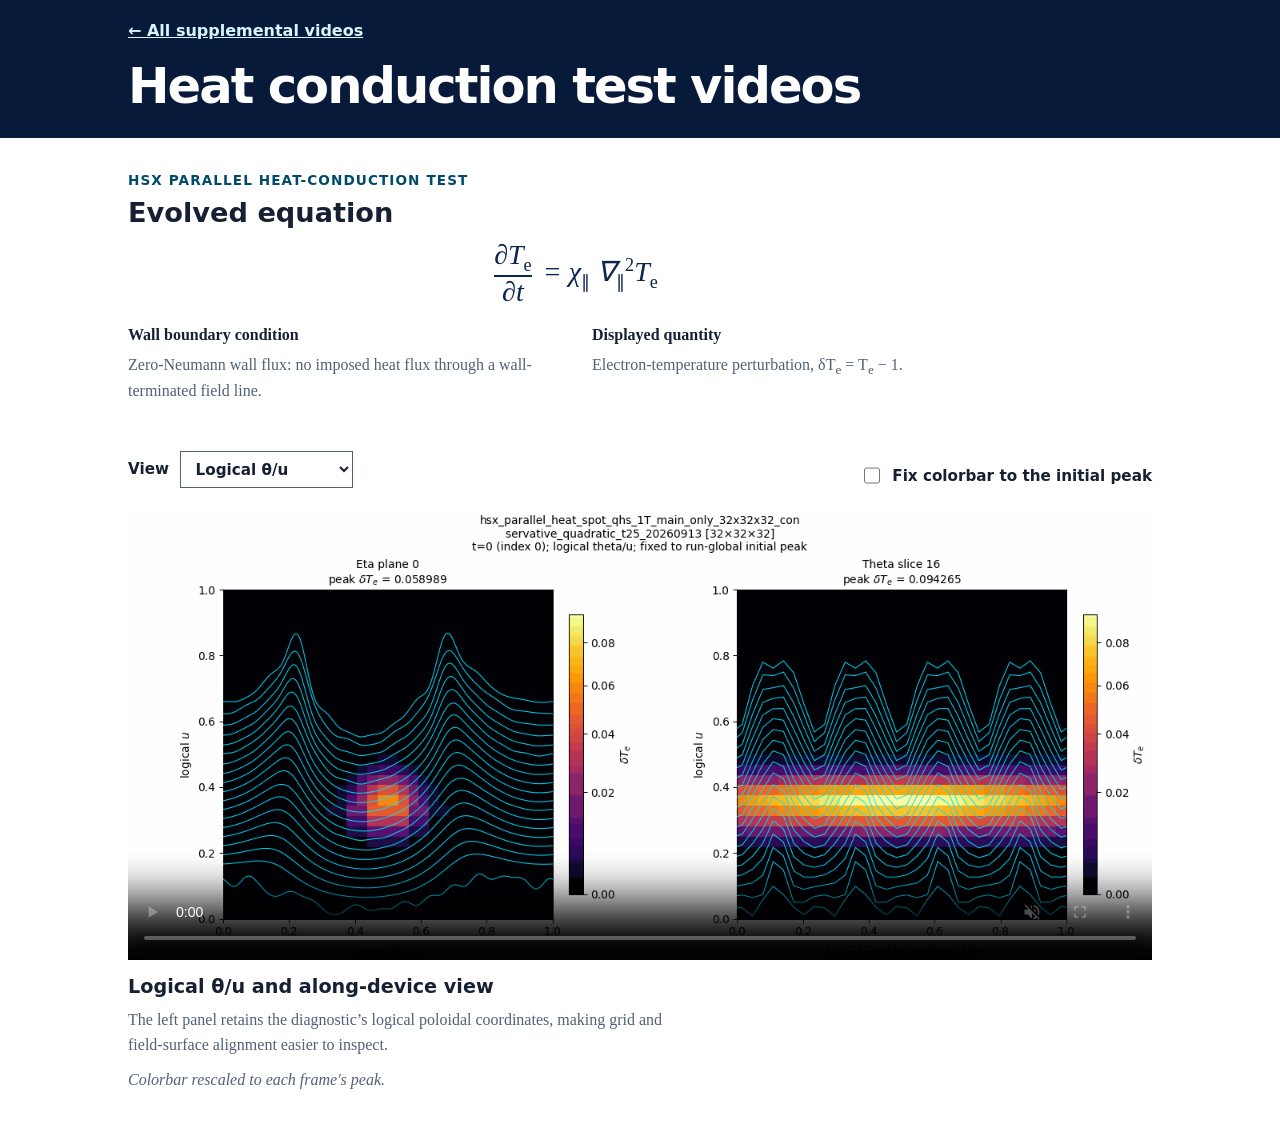
==== site/heat-conduction/index.html @ 37cad9c9 "Add heat-conduction supplemental videos" ====
<!doctype html>
<html lang="en">
  <head>
    <meta charset="utf-8" />
    <meta name="viewport" content="width=device-width, initial-scale=1" />
    <meta
      name="description"
      content="Supplemental videos from the DRBX HSX parallel heat-conduction tests."
    />
    <title>Heat Conduction Test Videos · DRBX</title>
    <link rel="stylesheet" href="../styles.css" />
  </head>
  <body>
    <header class="site-header site-header--compact">
      <div class="page-width">
        <a class="back-link" href="../">← All supplemental videos</a>
        <h1>Heat conduction test videos</h1>
      </div>
    </header>
    <main class="page-width page-content">
      <section class="experiment-summary" aria-labelledby="model-heading">
        <p class="eyebrow eyebrow--dark">HSX parallel heat-conduction test</p>
        <h2 id="model-heading">Evolved equation</h2>
        <p class="equation" aria-label="partial T e partial t equals chi parallel times parallel gradient squared T e">
          <span class="fraction"><span>∂T<sub>e</sub></span><span>∂t</span></span>
          <span>= χ<sub>∥</sub> ∇<sub>∥</sub><sup>2</sup>T<sub>e</sub></span>
        </p>
        <dl class="boundary-conditions">
          <div>
            <dt>Wall boundary condition</dt>
            <dd>Zero-Neumann wall flux: no imposed heat flux through a wall-terminated field line.</dd>
          </div>
          <div>
            <dt>Displayed quantity</dt>
            <dd>Electron-temperature perturbation, δT<sub>e</sub> = T<sub>e</sub> − 1.</dd>
          </div>
        </dl>
      </section>

      <section class="movie-section" aria-label="Heat-conduction movie">
        <div class="movie-controls" aria-label="Movie display options">
          <label class="movie-select" for="movie-view">
            <span>View</span>
            <select id="movie-view" name="movie-view">
              <option value="physical-rz">Physical R/Z</option>
              <option value="logical" selected>Logical θ/u</option>
            </select>
          </label>
          <label class="colorbar-toggle" for="fixed-colorbar">
            <input id="fixed-colorbar" name="fixed-colorbar" type="checkbox" />
            <span>Fix colorbar to the initial peak</span>
          </label>
        </div>

        <figure class="movie-viewer">
          <video id="heat-movie" controls playsinline autoplay loop muted preload="metadata" poster="../assets/previews/heat-conduction-logical.png">
            <source id="heat-movie-source" src="../assets/movies/heat-conduction-logical-rescaled.mp4" type="video/mp4" />
            Your browser cannot play this video. Download the
            <a id="movie-download-fallback" href="../assets/movies/heat-conduction-logical-rescaled.mp4">selected movie</a>.
          </video>
          <figcaption>
            <h3 id="movie-title">Logical θ/u and along-device view</h3>
            <p id="movie-description">The left panel retains the diagnostic’s logical poloidal coordinates, making grid and field-surface alignment easier to inspect.</p>
            <p class="movie-scale" id="movie-scale" aria-live="polite">Colorbar rescaled to each frame's peak.</p>
          </figcaption>
        </figure>
      </section>
    </main>
    <script>
      const movies = {
        "physical-rz": {
          title: "Physical R/Z and along-device view",
          description: "The left panel maps the η-plane into physical R/Z coordinates; the right panel follows the temperature perturbation along the device.",
          preview: "../assets/previews/heat-conduction-physical-rz.png",
          fixed: "../assets/movies/heat-conduction-physical-rz.mp4",
          rescaled: "../assets/movies/heat-conduction-physical-rz-rescaled.mp4",
        },
        logical: {
          title: "Logical θ/u and along-device view",
          description: "The left panel retains the diagnostic’s logical poloidal coordinates, making grid and field-surface alignment easier to inspect.",
          preview: "../assets/previews/heat-conduction-logical.png",
          fixed: "../assets/movies/heat-conduction-logical.mp4",
          rescaled: "../assets/movies/heat-conduction-logical-rescaled.mp4",
        },
      };

      const reduceMotion = window.matchMedia("(prefers-reduced-motion: reduce)").matches;
      const view = document.querySelector("#movie-view");
      const fixedColorbar = document.querySelector("#fixed-colorbar");
      const movie = document.querySelector("#heat-movie");
      const source = document.querySelector("#heat-movie-source");
      const fallback = document.querySelector("#movie-download-fallback");

      function updateMovie() {
        const selected = movies[view.value];
        const url = selected[fixedColorbar.checked ? "fixed" : "rescaled"];
        source.src = url;
        movie.poster = selected.preview;
        fallback.href = url;
        document.querySelector("#movie-title").textContent = selected.title;
        document.querySelector("#movie-description").textContent = selected.description;
        document.querySelector("#movie-scale").textContent = fixedColorbar.checked
          ? "Colorbar fixed to the run-global initial peak."
          : "Colorbar rescaled to each frame's peak.";
        movie.load();
        if (!reduceMotion) {
          movie.addEventListener("loadeddata", () => movie.play().catch(() => {}), { once: true });
        }
      }

      view.addEventListener("change", updateMovie);
      fixedColorbar.addEventListener("change", updateMovie);
      if (reduceMotion) {
        movie.autoplay = false;
        movie.pause();
      }
    </script>
  </body>
</html>
---- site/styles.css ----
:root {
  color-scheme: light;
  --ink: #172033;
  --muted: #526078;
  --paper: #ffffff;
  --surface: #ffffff;
  --accent: #006f9b;
  --accent-dark: #004b6a;
  --line: #d9e1eb;
}

* { box-sizing: border-box; }

html { background: var(--paper); }

body {
  margin: 0;
  color: var(--ink);
  background: var(--paper);
  font-family: Georgia, "Times New Roman", Times, serif;
  font-size: 1rem;
  line-height: 1.6;
}

.page-width {
  width: min(100% - 2rem, 64rem);
  margin-inline: auto;
}

.site-header {
  padding: clamp(1.15rem, 3vw, 1.9rem) 0;
  color: white;
  background: #071a3a;
}

.eyebrow {
  margin: 0 0 .8rem;
  color: #d7f5ff;
  font-size: .85rem;
  font-weight: 700;
  letter-spacing: .08em;
  text-transform: uppercase;
}

.eyebrow--dark { color: var(--accent-dark); }

h1, h2, h3 { line-height: 1.18; }

h1, h2, h3, .eyebrow, .supplement-tab, .back-link {
  font-family: Inter, ui-sans-serif, system-ui, -apple-system, BlinkMacSystemFont,
    "Segoe UI", sans-serif;
}

h1 {
  max-width: 30ch;
  margin: 0;
  font-size: clamp(1.9rem, 4.75vw, 3.1rem);
  letter-spacing: -.04em;
}

h2 { margin: 0 0 .85rem; font-size: clamp(1.45rem, 4vw, 2.1rem); }

h3 { margin: 1.1rem 0 .5rem; font-size: 1.2rem; }

.lede {
  max-width: 60ch;
  margin: .9rem 0 0;
  color: #edfaff;
  font-size: clamp(1rem, 2vw, 1.15rem);
}

main { padding-block: clamp(2.5rem, 6vw, 5rem); }

.supplement-tabs {
  display: grid;
  grid-template-columns: repeat(3, minmax(0, 1fr));
  gap: 1.25rem;
  max-width: none;
}

.supplement-tab {
  position: relative;
  display: grid;
  aspect-ratio: 1;
  overflow: hidden;
  align-items: end;
  padding: 1rem;
  color: white;
  background: #071a3a;
  font-size: 1.05rem;
  font-weight: 700;
  line-height: 1.25;
  text-decoration: none;
}

.supplement-tab img {
  position: absolute;
  inset: 0;
  width: 100%;
  height: 100%;
  object-fit: cover;
  opacity: .88;
  transition: transform .2s ease;
}

.supplement-tab::after {
  position: absolute;
  inset: 35% 0 0;
  content: "";
  background: linear-gradient(transparent, rgb(7 26 58 / 92%));
}

.supplement-tab span { position: relative; z-index: 1; }

.supplement-tab:hover {
  color: white;
}

.supplement-tab:hover img { transform: scale(1.04); }

@media (prefers-reduced-motion: reduce) {
  .supplement-tab img { transition: none; }
}

@media (max-width: 42rem) {
  .supplement-tabs { grid-template-columns: repeat(2, minmax(0, 1fr)); }
}

@media (max-width: 28rem) {
  .supplement-tabs { grid-template-columns: 1fr; }
}

.site-header--compact { padding-block: 1.15rem 1.4rem; }

.site-header--compact h1 { margin-top: .8rem; font-size: clamp(1.9rem, 4.75vw, 3.1rem); }

.back-link { color: #d7f5ff; font-weight: 700; }

.page-content {
  min-height: 50vh;
  padding-block: clamp(1.25rem, 3vw, 2rem);
}

.experiment-summary {
  max-width: 56rem;
  padding-bottom: .75rem;
}

.experiment-summary .eyebrow { margin-bottom: .35rem; }

.experiment-summary h2 {
  margin-bottom: .35rem;
  font-size: clamp(1.35rem, 3vw, 1.7rem);
}

.equation {
  display: flex;
  flex-wrap: wrap;
  align-items: center;
  gap: .55rem;
  justify-content: center;
  margin: .55rem 0;
  padding: .15rem 0;
  border: 0;
  background: transparent;
  color: #0b254e;
  font-family: "Times New Roman", Times, serif;
  font-size: clamp(1.25rem, 3vw, 1.75rem);
  font-style: italic;
}

.fraction {
  display: inline-grid;
  grid-template-rows: auto auto;
  text-align: center;
  line-height: 1.05;
}

.fraction > span:first-child { border-bottom: .08em solid currentColor; }

.equation > span:last-child { margin-left: .15rem; }

.equation sub,
.equation sup { font-size: .65em; font-style: normal; }

.boundary-conditions {
  display: grid;
  grid-template-columns: repeat(auto-fit, minmax(min(100%, 16rem), 1fr));
  gap: 0;
  margin: .35rem 0 0;
}

.boundary-conditions div {
  padding: .25rem 1rem .25rem 0;
  background: transparent;
}

.boundary-conditions div + div { padding-left: 1rem; }

.boundary-conditions dt { font-weight: 800; }

.boundary-conditions dd { margin: .3rem 0 0; color: var(--muted); }

.movie-section { margin-top: clamp(1.25rem, 3vw, 2rem); }

.movie-controls {
  display: flex;
  align-items: end;
  justify-content: space-between;
  gap: 1rem 2rem;
  flex-wrap: wrap;
  margin-top: .25rem;
  padding: 0;
  font-family: Inter, ui-sans-serif, system-ui, -apple-system, BlinkMacSystemFont,
    "Segoe UI", sans-serif;
}

.movie-select {
  display: flex;
  align-items: center;
  gap: .7rem;
  color: var(--ink);
  font-size: .95rem;
  font-weight: 700;
}

.movie-select select {
  min-height: 2.3rem;
  padding: .3rem 2.2rem .3rem .65rem;
  border: 1px solid var(--muted);
  border-radius: 0;
  color: var(--ink);
  background: var(--paper);
  font: inherit;
}

.colorbar-toggle {
  display: flex;
  align-items: center;
  gap: .55rem;
  color: var(--ink);
  font-size: .95rem;
  font-weight: 700;
}

.colorbar-toggle input {
  width: 1.05rem;
  height: 1.05rem;
  accent-color: var(--accent-dark);
}

.movie-viewer {
  margin: 1.5rem 0 0;
  padding-top: 0;
  background: transparent;
}

.movie-viewer video {
  display: block;
  width: 100%;
  height: auto;
  background: #000;
}

.movie-viewer figcaption { max-width: 48rem; padding: 1rem 0 0; }

.movie-viewer h3 { margin-top: 0; }

.movie-viewer p { margin: 0; color: var(--muted); }

.movie-viewer .movie-scale { margin-top: .6rem; font-style: italic; }

.movie-viewer figcaption p + p { margin-top: .6rem; }

.movie-card {
  margin: 0;
  padding-top: 1.25rem;
  border-top: 1px solid var(--ink);
  background: transparent;
}

.movie-card video {
  display: block;
  width: 100%;
  height: auto;
  background: #000;
}

.movie-card figcaption { padding: 1rem 1.1rem 1.2rem; }

.movie-card figcaption { max-width: 48rem; padding: 1rem 0 0; }

.movie-card h3 { margin-top: 0; }

.movie-card p { margin: 0; color: var(--muted); }

@media (max-width: 38rem) {
  .boundary-conditions div + div {
    padding-left: 0;
  }
}

section + section { margin-top: clamp(3.5rem, 8vw, 6.5rem); }

main p { max-width: 70ch; }

.section-heading p { color: var(--muted); }

.media-grid {
  display: grid;
  grid-template-columns: repeat(auto-fit, minmax(min(100%, 17rem), 1fr));
  gap: 1.25rem;
  margin-top: 1.5rem;
}

.media-card {
  overflow: hidden;
  padding: 1rem;
  border: 1px solid var(--line);
  border-radius: .9rem;
  background: var(--surface);
  box-shadow: 0 .45rem 1.75rem rgb(16 40 75 / 7%);
}

.media-card p { margin: 0; color: var(--muted); }

.media-placeholder {
  display: grid;
  aspect-ratio: 16 / 9;
  place-items: center;
  border-radius: .55rem;
  color: #d7f5ff;
  background:
    radial-gradient(circle at 72% 30%, rgb(19 160 166 / 80%), transparent 30%),
    linear-gradient(145deg, #0b254e, #006f9b);
  font-size: 2.1rem;
  font-weight: 800;
}

.site-footer {
  padding-block: 2.5rem;
  color: #c9d4e7;
  background: #0b1930;
}

.site-footer p { margin: 0; }

a { color: var(--accent-dark); }

a:focus-visible {
  outline: .2rem solid #f6b700;
  outline-offset: .2rem;
}

@media (prefers-reduced-motion: reduce) {
  *, *::before, *::after { scroll-behavior: auto !important; }
}
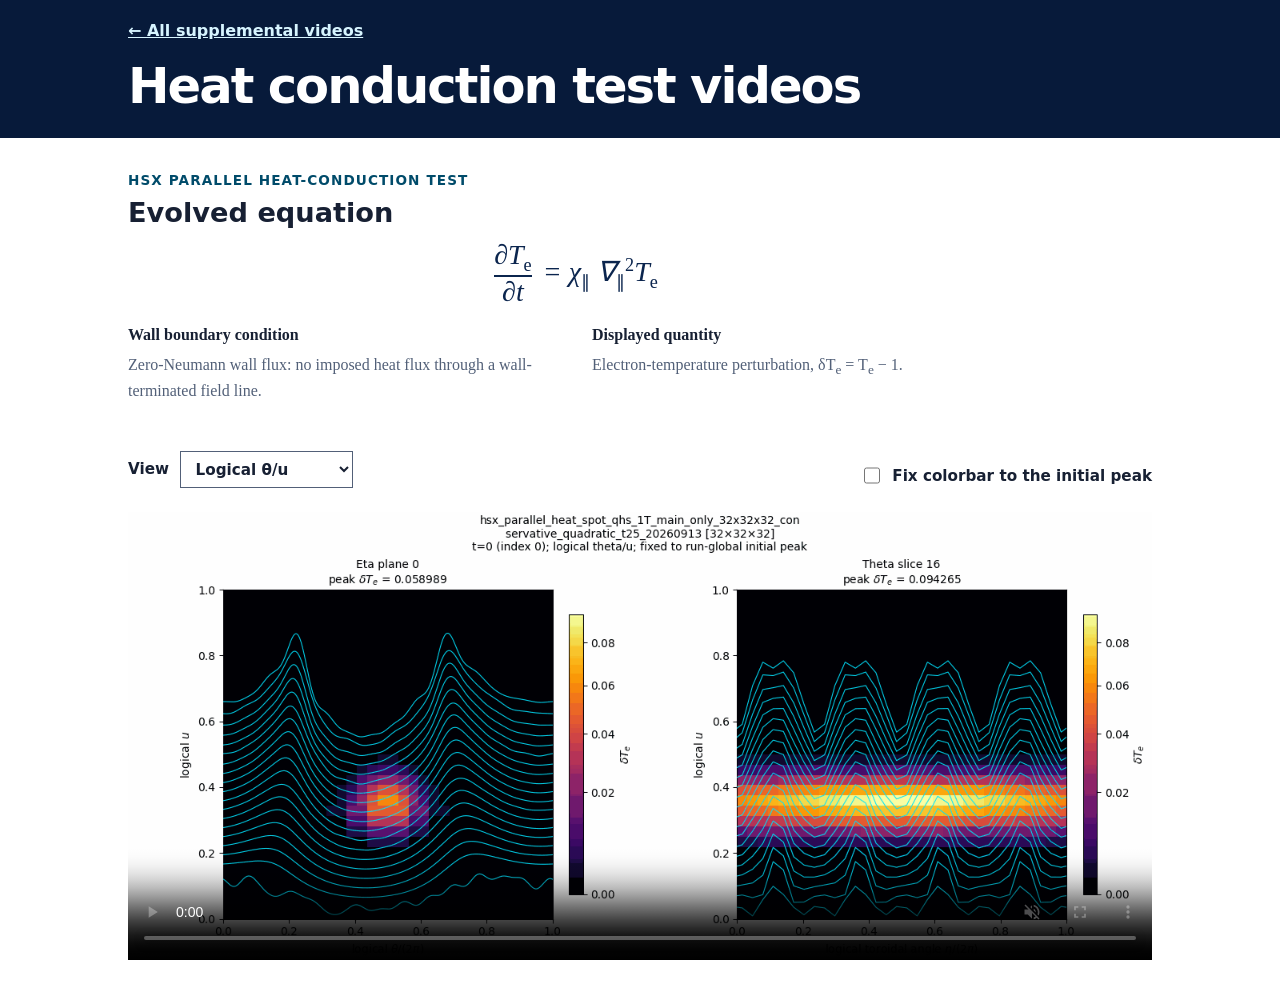
==== commit 678147ac: "Add portrait videos for mobile viewing" ====
--- a/site/heat-conduction/index.html
+++ b/site/heat-conduction/index.html
@@ -58,33 +58,33 @@
             Your browser cannot play this video. Download the
             <a id="movie-download-fallback" href="../assets/movies/heat-conduction-logical-rescaled.mp4">selected movie</a>.
           </video>
-          <figcaption>
-            <h3 id="movie-title">Logical θ/u and along-device view</h3>
-            <p id="movie-description">The left panel retains the diagnostic’s logical poloidal coordinates, making grid and field-surface alignment easier to inspect.</p>
-            <p class="movie-scale" id="movie-scale" aria-live="polite">Colorbar rescaled to each frame's peak.</p>
-          </figcaption>
         </figure>
       </section>
     </main>
     <script>
       const movies = {
         "physical-rz": {
-          title: "Physical R/Z and along-device view",
-          description: "The left panel maps the η-plane into physical R/Z coordinates; the right panel follows the temperature perturbation along the device.",
           preview: "../assets/previews/heat-conduction-physical-rz.png",
+          portraitPreview: "../assets/previews/heat-conduction-physical-rz-portrait.png",
+          rescaledPortraitPreview: "../assets/previews/heat-conduction-physical-rz-rescaled-portrait.png",
           fixed: "../assets/movies/heat-conduction-physical-rz.mp4",
           rescaled: "../assets/movies/heat-conduction-physical-rz-rescaled.mp4",
+          fixedPortrait: "../assets/movies/heat-conduction-physical-rz-portrait.mp4",
+          rescaledPortrait: "../assets/movies/heat-conduction-physical-rz-rescaled-portrait.mp4",
         },
         logical: {
-          title: "Logical θ/u and along-device view",
-          description: "The left panel retains the diagnostic’s logical poloidal coordinates, making grid and field-surface alignment easier to inspect.",
           preview: "../assets/previews/heat-conduction-logical.png",
+          portraitPreview: "../assets/previews/heat-conduction-logical-portrait.png",
+          rescaledPortraitPreview: "../assets/previews/heat-conduction-logical-rescaled-portrait.png",
           fixed: "../assets/movies/heat-conduction-logical.mp4",
           rescaled: "../assets/movies/heat-conduction-logical-rescaled.mp4",
+          fixedPortrait: "../assets/movies/heat-conduction-logical-portrait.mp4",
+          rescaledPortrait: "../assets/movies/heat-conduction-logical-rescaled-portrait.mp4",
         },
       };
 
       const reduceMotion = window.matchMedia("(prefers-reduced-motion: reduce)").matches;
+      const mobileDisplay = window.matchMedia("(max-width: 42rem)");
       const view = document.querySelector("#movie-view");
       const fixedColorbar = document.querySelector("#fixed-colorbar");
       const movie = document.querySelector("#heat-movie");
@@ -93,15 +93,15 @@
 
       function updateMovie() {
         const selected = movies[view.value];
-        const url = selected[fixedColorbar.checked ? "fixed" : "rescaled"];
+        const portrait = mobileDisplay.matches;
+        const url = selected[portrait
+          ? (fixedColorbar.checked ? "fixedPortrait" : "rescaledPortrait")
+          : (fixedColorbar.checked ? "fixed" : "rescaled")];
         source.src = url;
-        movie.poster = selected.preview;
+        movie.poster = portrait
+          ? (fixedColorbar.checked ? selected.portraitPreview : selected.rescaledPortraitPreview)
+          : selected.preview;
         fallback.href = url;
-        document.querySelector("#movie-title").textContent = selected.title;
-        document.querySelector("#movie-description").textContent = selected.description;
-        document.querySelector("#movie-scale").textContent = fixedColorbar.checked
-          ? "Colorbar fixed to the run-global initial peak."
-          : "Colorbar rescaled to each frame's peak.";
         movie.load();
         if (!reduceMotion) {
           movie.addEventListener("loadeddata", () => movie.play().catch(() => {}), { once: true });
@@ -110,10 +110,12 @@
 
       view.addEventListener("change", updateMovie);
       fixedColorbar.addEventListener("change", updateMovie);
+      mobileDisplay.addEventListener("change", updateMovie);
       if (reduceMotion) {
         movie.autoplay = false;
         movie.pause();
       }
+      updateMovie();
     </script>
   </body>
 </html>
--- a/site/styles.css
+++ b/site/styles.css
@@ -262,16 +262,6 @@
   background: #000;
 }
 
-.movie-viewer figcaption { max-width: 48rem; padding: 1rem 0 0; }
-
-.movie-viewer h3 { margin-top: 0; }
-
-.movie-viewer p { margin: 0; color: var(--muted); }
-
-.movie-viewer .movie-scale { margin-top: .6rem; font-style: italic; }
-
-.movie-viewer figcaption p + p { margin-top: .6rem; }
-
 .movie-card {
   margin: 0;
   padding-top: 1.25rem;
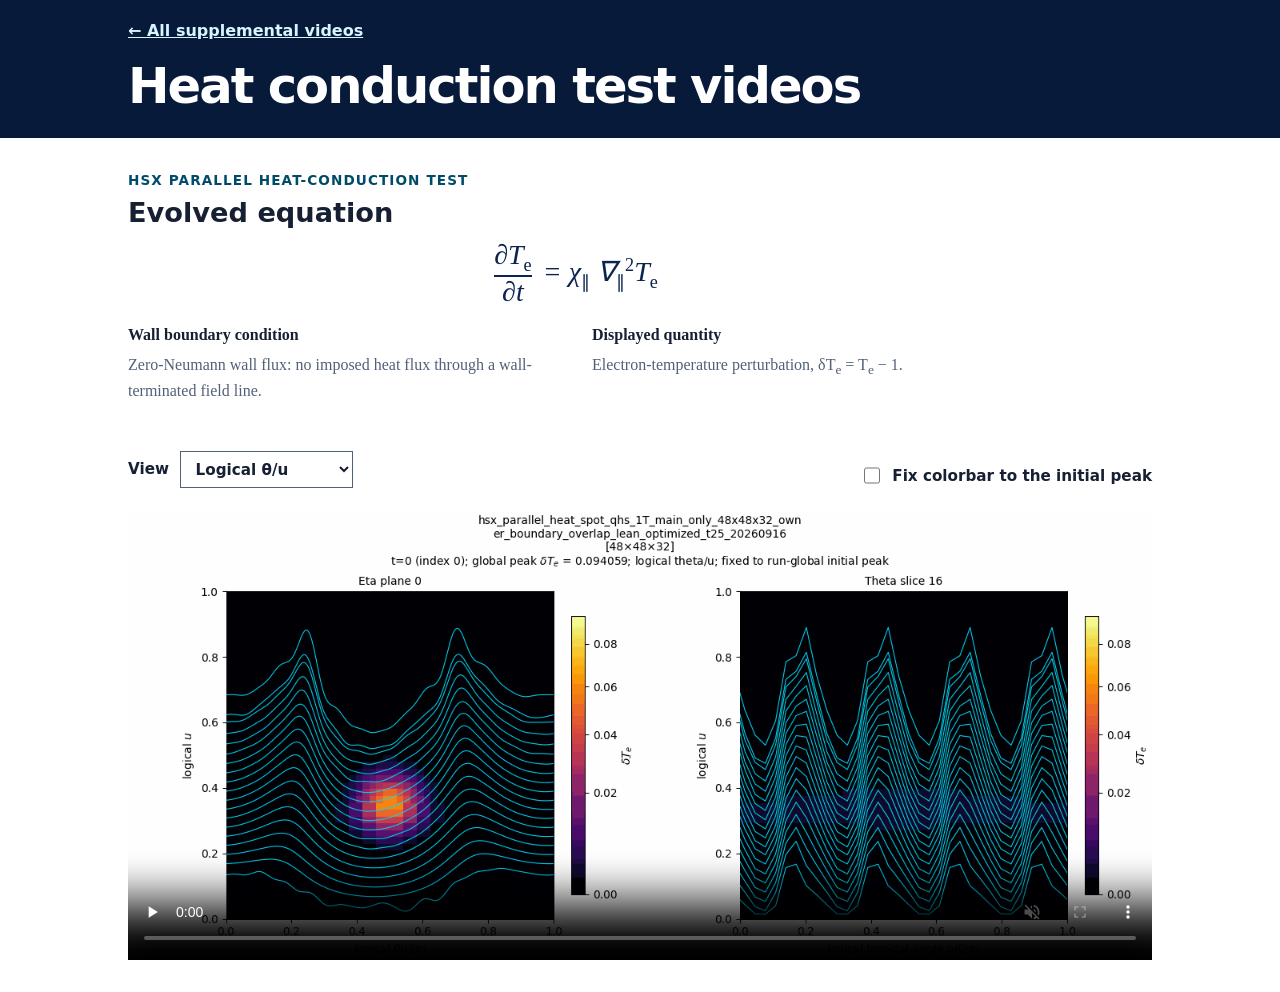
==== commit 43d78444: "Update heat-conduction media to 48x48x32 run" ====
--- a/site/heat-conduction/index.html
+++ b/site/heat-conduction/index.html
@@ -54,9 +54,9 @@
 
         <figure class="movie-viewer">
           <video id="heat-movie" controls playsinline autoplay loop muted preload="metadata" poster="../assets/previews/heat-conduction-logical.png">
-            <source id="heat-movie-source" src="../assets/movies/heat-conduction-logical-rescaled.mp4" type="video/mp4" />
+            <source id="heat-movie-source" src="../assets/movies/heat-conduction-logical-rescaled.mp4?v=heat48-global-peak" type="video/mp4" />
             Your browser cannot play this video. Download the
-            <a id="movie-download-fallback" href="../assets/movies/heat-conduction-logical-rescaled.mp4">selected movie</a>.
+            <a id="movie-download-fallback" href="../assets/movies/heat-conduction-logical-rescaled.mp4?v=heat48-global-peak">selected movie</a>.
           </video>
         </figure>
       </section>
@@ -64,22 +64,22 @@
     <script>
       const movies = {
         "physical-rz": {
-          preview: "../assets/previews/heat-conduction-physical-rz.png",
-          portraitPreview: "../assets/previews/heat-conduction-physical-rz-portrait.png",
-          rescaledPortraitPreview: "../assets/previews/heat-conduction-physical-rz-rescaled-portrait.png",
-          fixed: "../assets/movies/heat-conduction-physical-rz.mp4",
-          rescaled: "../assets/movies/heat-conduction-physical-rz-rescaled.mp4",
-          fixedPortrait: "../assets/movies/heat-conduction-physical-rz-portrait.mp4",
-          rescaledPortrait: "../assets/movies/heat-conduction-physical-rz-rescaled-portrait.mp4",
+          preview: "../assets/previews/heat-conduction-physical-rz.png?v=heat48-global-peak",
+          portraitPreview: "../assets/previews/heat-conduction-physical-rz-portrait.png?v=heat48-global-peak",
+          rescaledPortraitPreview: "../assets/previews/heat-conduction-physical-rz-rescaled-portrait.png?v=heat48-global-peak",
+          fixed: "../assets/movies/heat-conduction-physical-rz.mp4?v=heat48-global-peak",
+          rescaled: "../assets/movies/heat-conduction-physical-rz-rescaled.mp4?v=heat48-global-peak",
+          fixedPortrait: "../assets/movies/heat-conduction-physical-rz-portrait.mp4?v=heat48-global-peak",
+          rescaledPortrait: "../assets/movies/heat-conduction-physical-rz-rescaled-portrait.mp4?v=heat48-global-peak",
         },
         logical: {
-          preview: "../assets/previews/heat-conduction-logical.png",
-          portraitPreview: "../assets/previews/heat-conduction-logical-portrait.png",
-          rescaledPortraitPreview: "../assets/previews/heat-conduction-logical-rescaled-portrait.png",
-          fixed: "../assets/movies/heat-conduction-logical.mp4",
-          rescaled: "../assets/movies/heat-conduction-logical-rescaled.mp4",
-          fixedPortrait: "../assets/movies/heat-conduction-logical-portrait.mp4",
-          rescaledPortrait: "../assets/movies/heat-conduction-logical-rescaled-portrait.mp4",
+          preview: "../assets/previews/heat-conduction-logical.png?v=heat48-global-peak",
+          portraitPreview: "../assets/previews/heat-conduction-logical-portrait.png?v=heat48-global-peak",
+          rescaledPortraitPreview: "../assets/previews/heat-conduction-logical-rescaled-portrait.png?v=heat48-global-peak",
+          fixed: "../assets/movies/heat-conduction-logical.mp4?v=heat48-global-peak",
+          rescaled: "../assets/movies/heat-conduction-logical-rescaled.mp4?v=heat48-global-peak",
+          fixedPortrait: "../assets/movies/heat-conduction-logical-portrait.mp4?v=heat48-global-peak",
+          rescaledPortrait: "../assets/movies/heat-conduction-logical-rescaled-portrait.mp4?v=heat48-global-peak",
         },
       };
 
--- a/site/styles.css
+++ b/site/styles.css
@@ -262,12 +262,7 @@
   background: #000;
 }
 
-.movie-card {
-  margin: 0;
-  padding-top: 1.25rem;
-  border-top: 1px solid var(--ink);
-  background: transparent;
-}
+.movie-card { margin: 0; background: transparent; }
 
 .movie-card video {
   display: block;
@@ -283,6 +278,36 @@
 .movie-card h3 { margin-top: 0; }
 
 .movie-card p { margin: 0; color: var(--muted); }
+
+.movie-section--production { margin-inline: calc(50% - 50vw); }
+
+.movie-section--production > .movie-controls,
+.movie-section--production > .movie-hero figcaption {
+  width: min(100% - 2rem, 64rem);
+  margin-left: clamp(1rem, 5vw, 4rem);
+  margin-right: auto;
+}
+
+.movie-section--production > .movie-controls { margin-bottom: 1.5rem; }
+
+.movie-hero { width: 100%; margin: 0; }
+
+.movie-hero video { display: block; width: 100%; max-height: calc(100vh - 4rem); background: #000; }
+
+.movie-hero figcaption { padding: 0 0 1rem; }
+
+.movie-hero h3 { margin: 0 0 .35rem; }
+
+.movie-hero p { margin: 0; color: var(--muted); }
+
+.movie-stack {
+  display: grid;
+  grid-template-columns: 1fr;
+  gap: clamp(2.5rem, 7vw, 5rem);
+  margin-top: clamp(3rem, 8vw, 6rem);
+}
+
+.movie-stack .movie-card video { width: 100%; }
 
 @media (max-width: 38rem) {
   .boundary-conditions div + div {
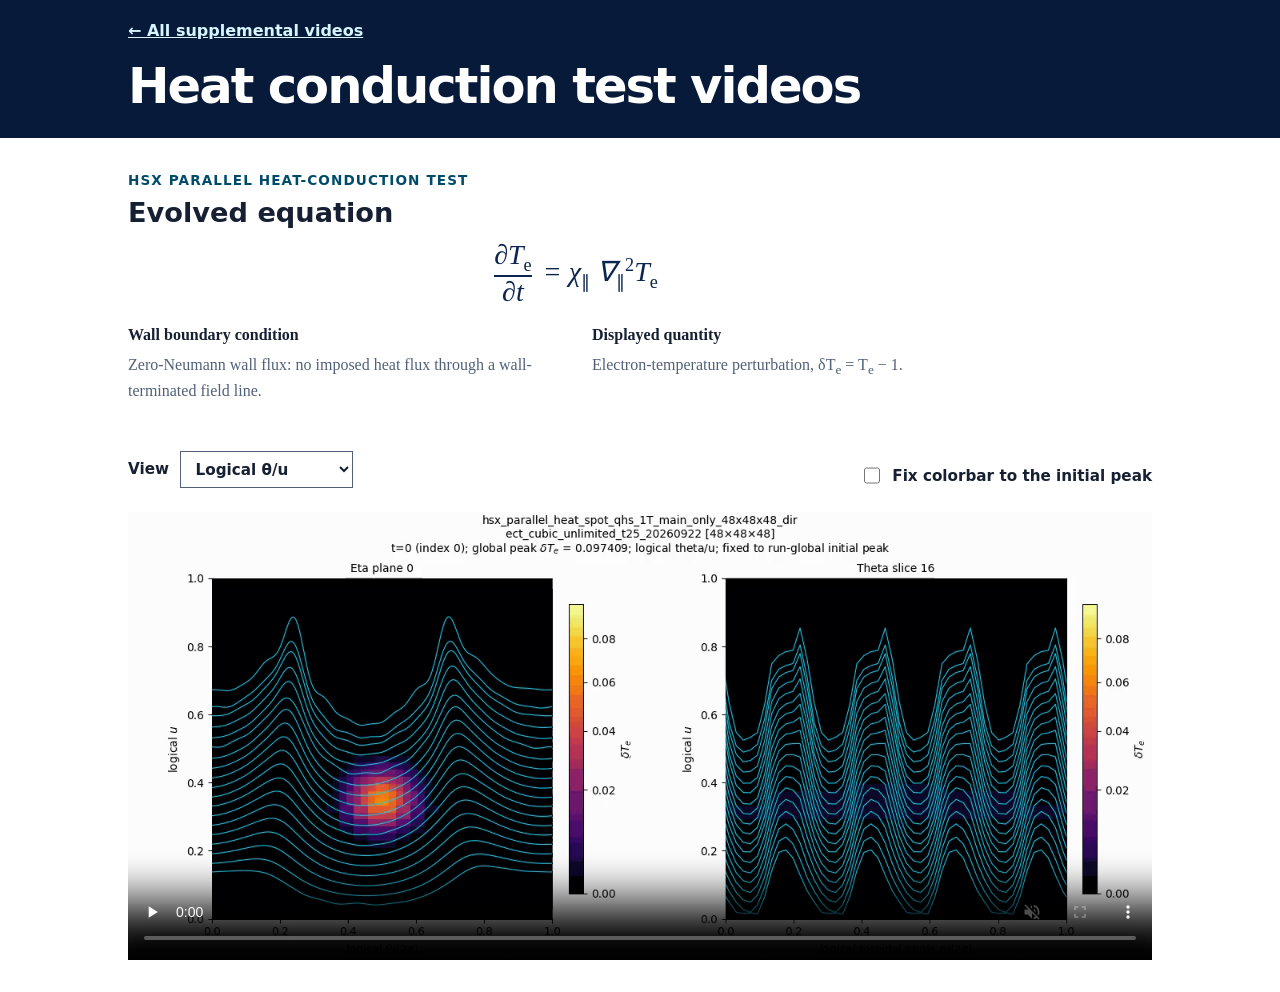
==== commit de796301: "Update heat conduction media to direct cubic 48 cubed run" ====
--- a/site/heat-conduction/index.html
+++ b/site/heat-conduction/index.html
@@ -54,9 +54,9 @@
 
         <figure class="movie-viewer">
           <video id="heat-movie" controls playsinline autoplay loop muted preload="metadata" poster="../assets/previews/heat-conduction-logical.png">
-            <source id="heat-movie-source" src="../assets/movies/heat-conduction-logical-rescaled.mp4?v=heat48-global-peak" type="video/mp4" />
+            <source id="heat-movie-source" src="../assets/movies/heat-conduction-logical-rescaled.mp4?v=heat48-direct-cubic" type="video/mp4" />
             Your browser cannot play this video. Download the
-            <a id="movie-download-fallback" href="../assets/movies/heat-conduction-logical-rescaled.mp4?v=heat48-global-peak">selected movie</a>.
+            <a id="movie-download-fallback" href="../assets/movies/heat-conduction-logical-rescaled.mp4?v=heat48-direct-cubic">selected movie</a>.
           </video>
         </figure>
       </section>
@@ -64,22 +64,22 @@
     <script>
       const movies = {
         "physical-rz": {
-          preview: "../assets/previews/heat-conduction-physical-rz.png?v=heat48-global-peak",
-          portraitPreview: "../assets/previews/heat-conduction-physical-rz-portrait.png?v=heat48-global-peak",
-          rescaledPortraitPreview: "../assets/previews/heat-conduction-physical-rz-rescaled-portrait.png?v=heat48-global-peak",
-          fixed: "../assets/movies/heat-conduction-physical-rz.mp4?v=heat48-global-peak",
-          rescaled: "../assets/movies/heat-conduction-physical-rz-rescaled.mp4?v=heat48-global-peak",
-          fixedPortrait: "../assets/movies/heat-conduction-physical-rz-portrait.mp4?v=heat48-global-peak",
-          rescaledPortrait: "../assets/movies/heat-conduction-physical-rz-rescaled-portrait.mp4?v=heat48-global-peak",
+          preview: "../assets/previews/heat-conduction-physical-rz.png?v=heat48-direct-cubic",
+          portraitPreview: "../assets/previews/heat-conduction-physical-rz-portrait.png?v=heat48-direct-cubic",
+          rescaledPortraitPreview: "../assets/previews/heat-conduction-physical-rz-rescaled-portrait.png?v=heat48-direct-cubic",
+          fixed: "../assets/movies/heat-conduction-physical-rz.mp4?v=heat48-direct-cubic",
+          rescaled: "../assets/movies/heat-conduction-physical-rz-rescaled.mp4?v=heat48-direct-cubic",
+          fixedPortrait: "../assets/movies/heat-conduction-physical-rz-portrait.mp4?v=heat48-direct-cubic",
+          rescaledPortrait: "../assets/movies/heat-conduction-physical-rz-rescaled-portrait.mp4?v=heat48-direct-cubic",
         },
         logical: {
-          preview: "../assets/previews/heat-conduction-logical.png?v=heat48-global-peak",
-          portraitPreview: "../assets/previews/heat-conduction-logical-portrait.png?v=heat48-global-peak",
-          rescaledPortraitPreview: "../assets/previews/heat-conduction-logical-rescaled-portrait.png?v=heat48-global-peak",
-          fixed: "../assets/movies/heat-conduction-logical.mp4?v=heat48-global-peak",
-          rescaled: "../assets/movies/heat-conduction-logical-rescaled.mp4?v=heat48-global-peak",
-          fixedPortrait: "../assets/movies/heat-conduction-logical-portrait.mp4?v=heat48-global-peak",
-          rescaledPortrait: "../assets/movies/heat-conduction-logical-rescaled-portrait.mp4?v=heat48-global-peak",
+          preview: "../assets/previews/heat-conduction-logical.png?v=heat48-direct-cubic",
+          portraitPreview: "../assets/previews/heat-conduction-logical-portrait.png?v=heat48-direct-cubic",
+          rescaledPortraitPreview: "../assets/previews/heat-conduction-logical-rescaled-portrait.png?v=heat48-direct-cubic",
+          fixed: "../assets/movies/heat-conduction-logical.mp4?v=heat48-direct-cubic",
+          rescaled: "../assets/movies/heat-conduction-logical-rescaled.mp4?v=heat48-direct-cubic",
+          fixedPortrait: "../assets/movies/heat-conduction-logical-portrait.mp4?v=heat48-direct-cubic",
+          rescaledPortrait: "../assets/movies/heat-conduction-logical-rescaled-portrait.mp4?v=heat48-direct-cubic",
         },
       };
 
